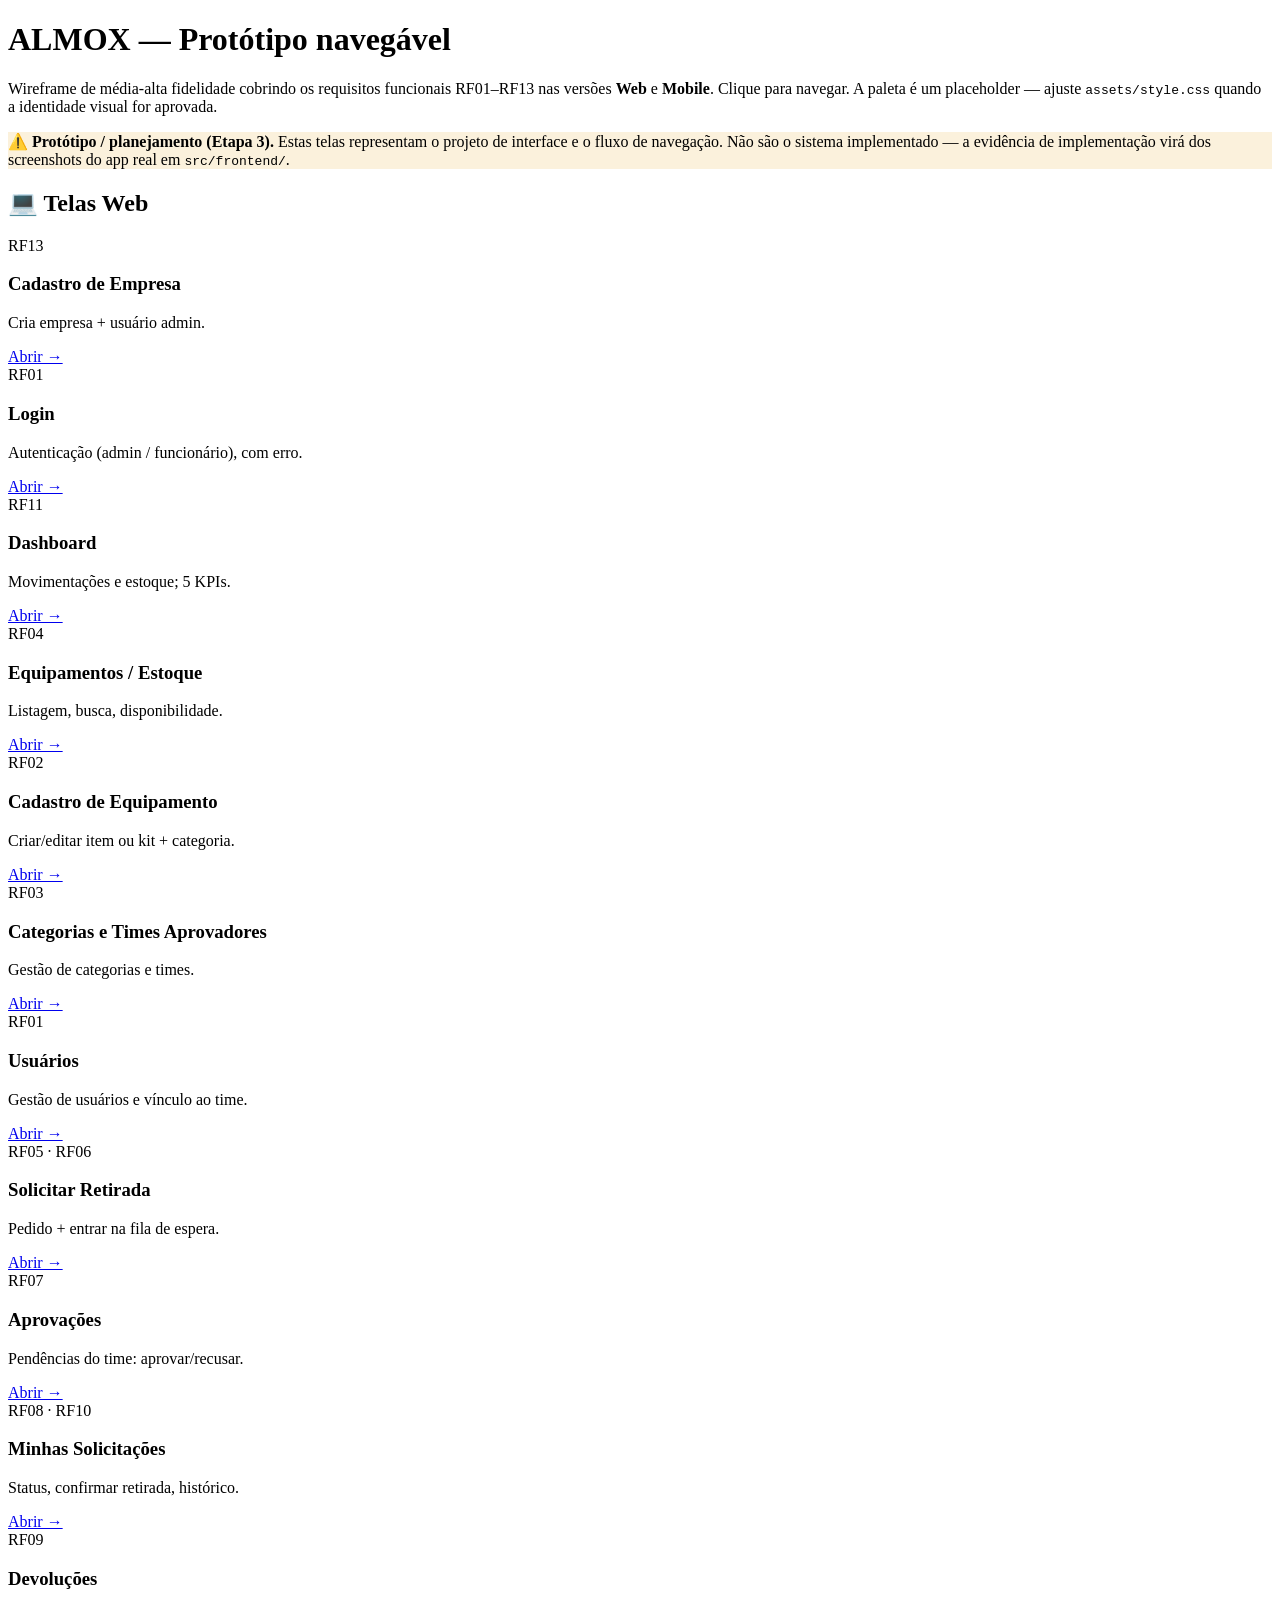
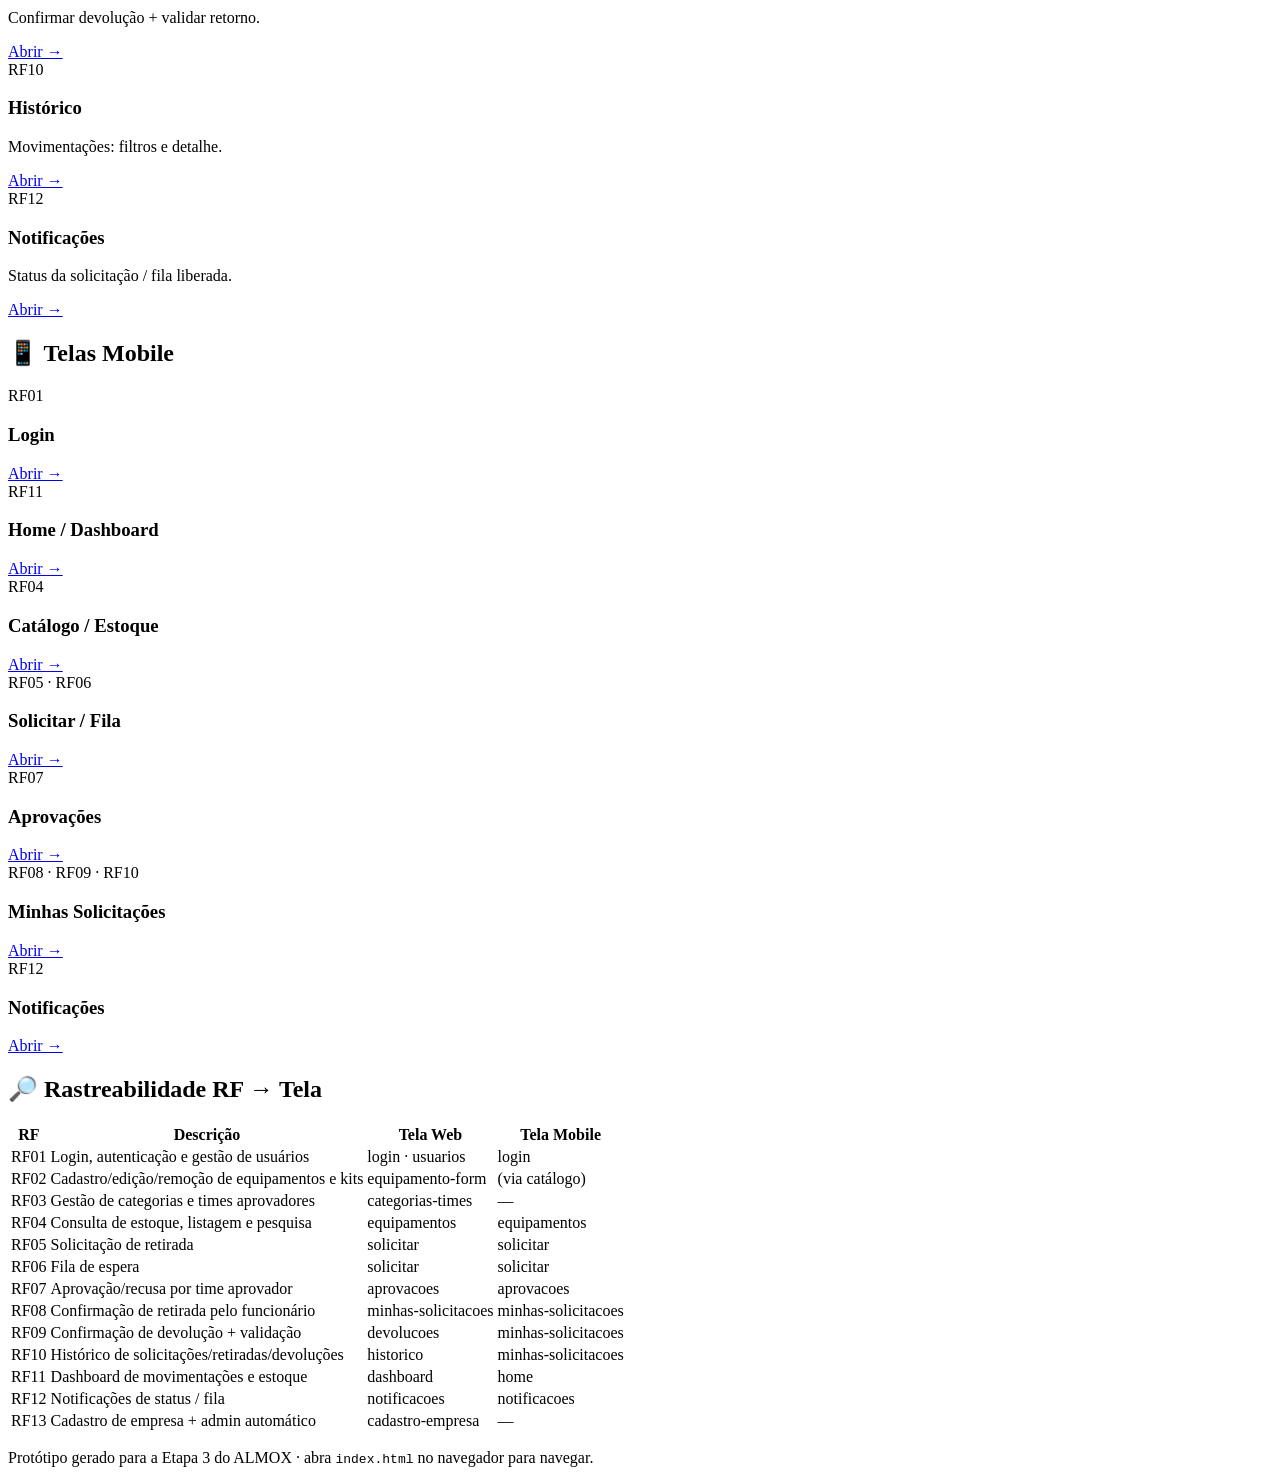
==== index.html @ 72dbb970 "fix: add html" ====
<!DOCTYPE html>
<html lang="pt-BR">
<head>
<meta charset="UTF-8">
<meta name="viewport" content="width=device-width, initial-scale=1.0">
<title>ALMOX — Protótipo navegável (Web + Mobile)</title>
<link rel="stylesheet" href="assets/style.css">
</head>
<body>
<div class="hub">
  <h1>ALMOX — Protótipo navegável</h1>
  <p class="muted">Wireframe de média-alta fidelidade cobrindo os requisitos funcionais RF01–RF13 nas versões <strong>Web</strong> e <strong>Mobile</strong>. Clique para navegar. A paleta é um placeholder — ajuste <code>assets/style.css</code> quando a identidade visual for aprovada.</p>

  <div class="card mt16" style="background:#fbf1dc;border-color:#e8d08a">
    <strong>⚠️ Protótipo / planejamento (Etapa 3).</strong> Estas telas representam o projeto de interface e o fluxo de navegação. Não são o sistema implementado — a evidência de implementação virá dos screenshots do app real em <code>src/frontend/</code>.
  </div>

  <h2 class="mt24">💻 Telas Web</h2>
  <div class="screens">
    <div class="screen-card"><div class="rf">RF13</div><h3>Cadastro de Empresa</h3><p class="muted small">Cria empresa + usuário admin.</p><div class="links"><a href="web/cadastro-empresa.html">Abrir →</a></div></div>
    <div class="screen-card"><div class="rf">RF01</div><h3>Login</h3><p class="muted small">Autenticação (admin / funcionário), com erro.</p><div class="links"><a href="web/login.html">Abrir →</a></div></div>
    <div class="screen-card"><div class="rf">RF11</div><h3>Dashboard</h3><p class="muted small">Movimentações e estoque; 5 KPIs.</p><div class="links"><a href="web/dashboard.html">Abrir →</a></div></div>
    <div class="screen-card"><div class="rf">RF04</div><h3>Equipamentos / Estoque</h3><p class="muted small">Listagem, busca, disponibilidade.</p><div class="links"><a href="web/equipamentos.html">Abrir →</a></div></div>
    <div class="screen-card"><div class="rf">RF02</div><h3>Cadastro de Equipamento</h3><p class="muted small">Criar/editar item ou kit + categoria.</p><div class="links"><a href="web/equipamento-form.html">Abrir →</a></div></div>
    <div class="screen-card"><div class="rf">RF03</div><h3>Categorias e Times Aprovadores</h3><p class="muted small">Gestão de categorias e times.</p><div class="links"><a href="web/categorias-times.html">Abrir →</a></div></div>
    <div class="screen-card"><div class="rf">RF01</div><h3>Usuários</h3><p class="muted small">Gestão de usuários e vínculo ao time.</p><div class="links"><a href="web/usuarios.html">Abrir →</a></div></div>
    <div class="screen-card"><div class="rf">RF05 · RF06</div><h3>Solicitar Retirada</h3><p class="muted small">Pedido + entrar na fila de espera.</p><div class="links"><a href="web/solicitar.html">Abrir →</a></div></div>
    <div class="screen-card"><div class="rf">RF07</div><h3>Aprovações</h3><p class="muted small">Pendências do time: aprovar/recusar.</p><div class="links"><a href="web/aprovacoes.html">Abrir →</a></div></div>
    <div class="screen-card"><div class="rf">RF08 · RF10</div><h3>Minhas Solicitações</h3><p class="muted small">Status, confirmar retirada, histórico.</p><div class="links"><a href="web/minhas-solicitacoes.html">Abrir →</a></div></div>
    <div class="screen-card"><div class="rf">RF09</div><h3>Devoluções</h3><p class="muted small">Confirmar devolução + validar retorno.</p><div class="links"><a href="web/devolucoes.html">Abrir →</a></div></div>
    <div class="screen-card"><div class="rf">RF10</div><h3>Histórico</h3><p class="muted small">Movimentações: filtros e detalhe.</p><div class="links"><a href="web/historico.html">Abrir →</a></div></div>
    <div class="screen-card"><div class="rf">RF12</div><h3>Notificações</h3><p class="muted small">Status da solicitação / fila liberada.</p><div class="links"><a href="web/notificacoes.html">Abrir →</a></div></div>
  </div>

  <h2 class="mt24">📱 Telas Mobile</h2>
  <div class="screens">
    <div class="screen-card"><div class="rf">RF01</div><h3>Login</h3><div class="links"><a href="mobile/login.html">Abrir →</a></div></div>
    <div class="screen-card"><div class="rf">RF11</div><h3>Home / Dashboard</h3><div class="links"><a href="mobile/home.html">Abrir →</a></div></div>
    <div class="screen-card"><div class="rf">RF04</div><h3>Catálogo / Estoque</h3><div class="links"><a href="mobile/equipamentos.html">Abrir →</a></div></div>
    <div class="screen-card"><div class="rf">RF05 · RF06</div><h3>Solicitar / Fila</h3><div class="links"><a href="mobile/solicitar.html">Abrir →</a></div></div>
    <div class="screen-card"><div class="rf">RF07</div><h3>Aprovações</h3><div class="links"><a href="mobile/aprovacoes.html">Abrir →</a></div></div>
    <div class="screen-card"><div class="rf">RF08 · RF09 · RF10</div><h3>Minhas Solicitações</h3><div class="links"><a href="mobile/minhas-solicitacoes.html">Abrir →</a></div></div>
    <div class="screen-card"><div class="rf">RF12</div><h3>Notificações</h3><div class="links"><a href="mobile/notificacoes.html">Abrir →</a></div></div>
  </div>

  <h2 class="mt24">🔎 Rastreabilidade RF → Tela</h2>
  <div class="card">
    <table>
      <thead><tr><th>RF</th><th>Descrição</th><th>Tela Web</th><th>Tela Mobile</th></tr></thead>
      <tbody>
        <tr><td>RF01</td><td>Login, autenticação e gestão de usuários</td><td>login · usuarios</td><td>login</td></tr>
        <tr><td>RF02</td><td>Cadastro/edição/remoção de equipamentos e kits</td><td>equipamento-form</td><td>(via catálogo)</td></tr>
        <tr><td>RF03</td><td>Gestão de categorias e times aprovadores</td><td>categorias-times</td><td>—</td></tr>
        <tr><td>RF04</td><td>Consulta de estoque, listagem e pesquisa</td><td>equipamentos</td><td>equipamentos</td></tr>
        <tr><td>RF05</td><td>Solicitação de retirada</td><td>solicitar</td><td>solicitar</td></tr>
        <tr><td>RF06</td><td>Fila de espera</td><td>solicitar</td><td>solicitar</td></tr>
        <tr><td>RF07</td><td>Aprovação/recusa por time aprovador</td><td>aprovacoes</td><td>aprovacoes</td></tr>
        <tr><td>RF08</td><td>Confirmação de retirada pelo funcionário</td><td>minhas-solicitacoes</td><td>minhas-solicitacoes</td></tr>
        <tr><td>RF09</td><td>Confirmação de devolução + validação</td><td>devolucoes</td><td>minhas-solicitacoes</td></tr>
        <tr><td>RF10</td><td>Histórico de solicitações/retiradas/devoluções</td><td>historico</td><td>minhas-solicitacoes</td></tr>
        <tr><td>RF11</td><td>Dashboard de movimentações e estoque</td><td>dashboard</td><td>home</td></tr>
        <tr><td>RF12</td><td>Notificações de status / fila</td><td>notificacoes</td><td>notificacoes</td></tr>
        <tr><td>RF13</td><td>Cadastro de empresa + admin automático</td><td>cadastro-empresa</td><td>—</td></tr>
      </tbody>
    </table>
  </div>
  <p class="muted small mt16">Protótipo gerado para a Etapa 3 do ALMOX · abra <code>index.html</code> no navegador para navegar.</p>
</div>
</body>
</html>
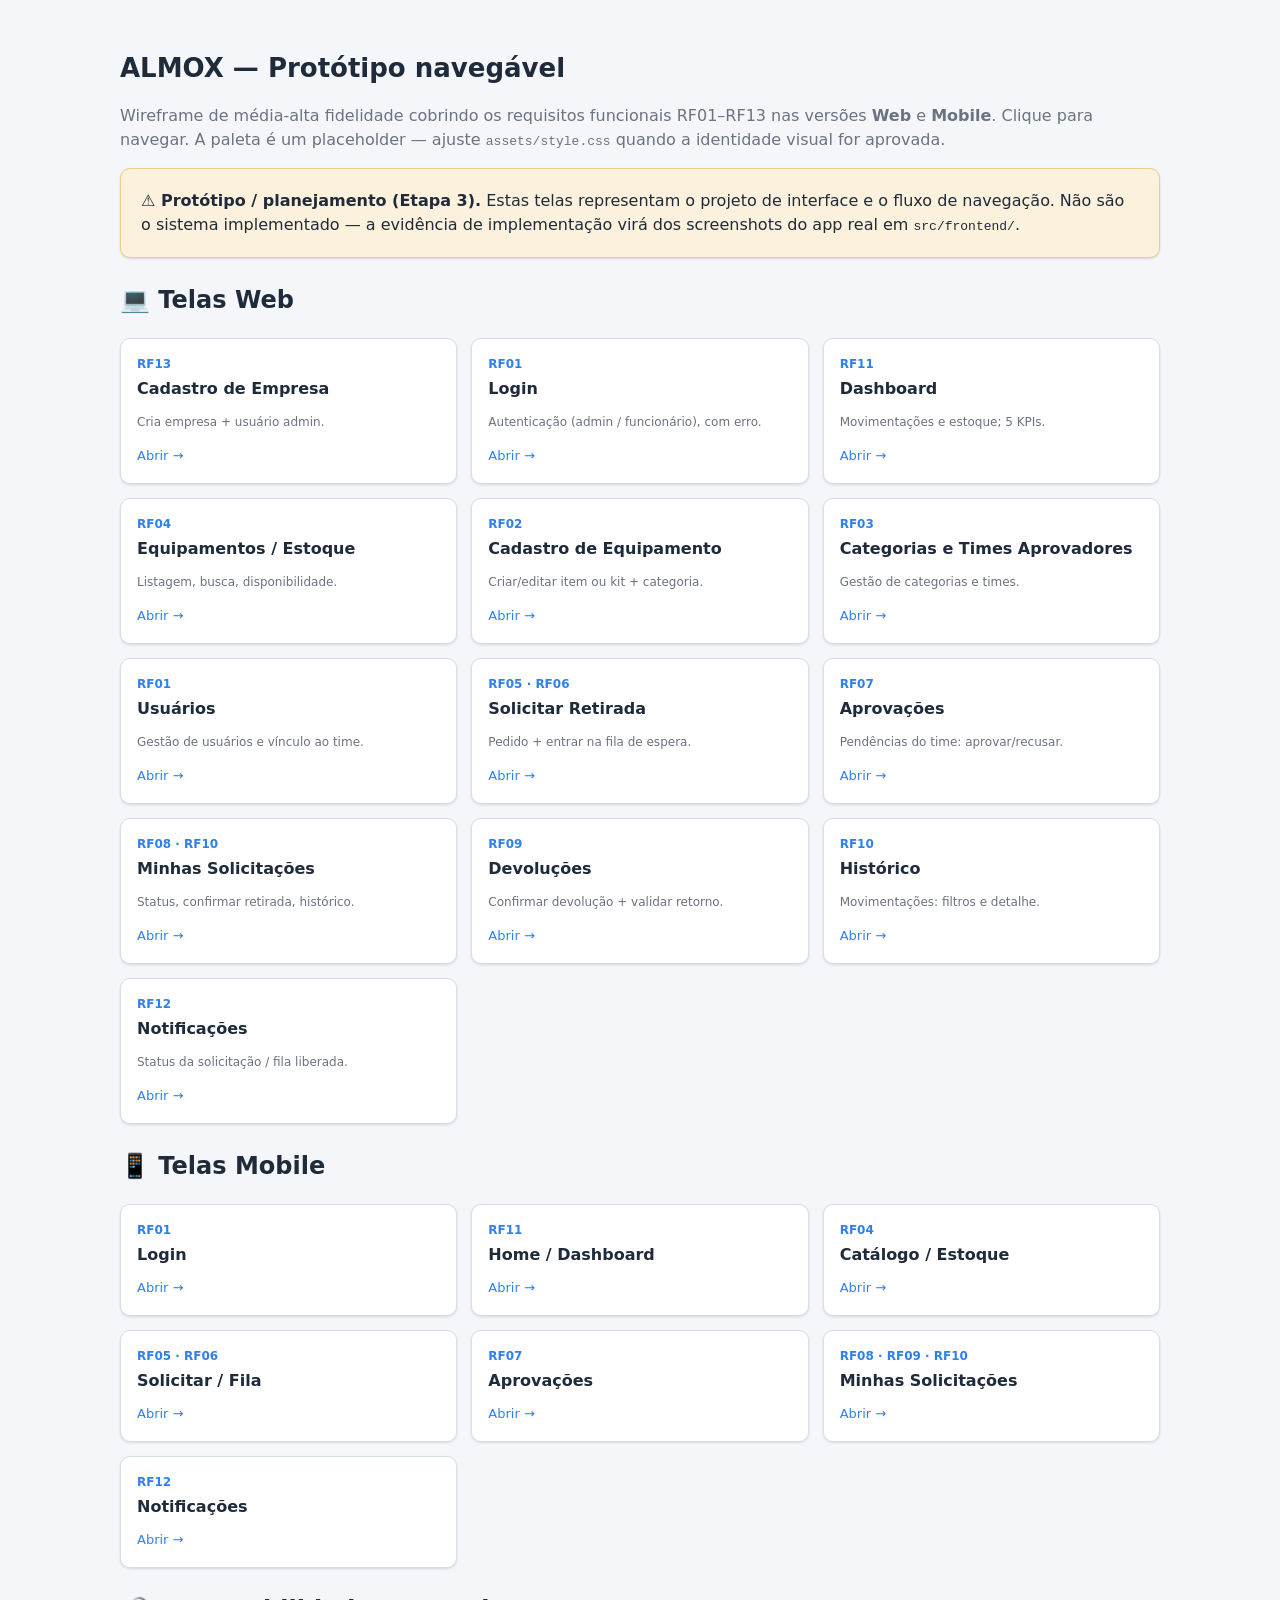
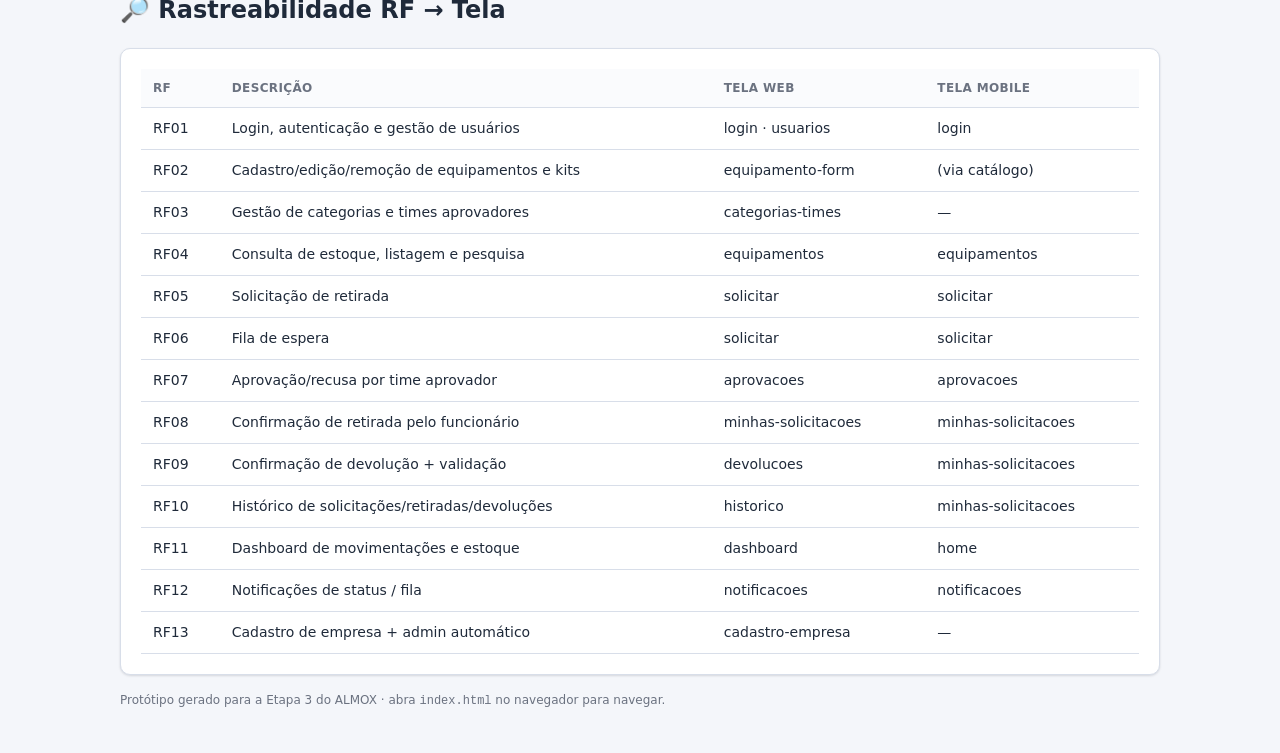
==== commit 50e12bd6: "fix: adjust UI" ====
--- a/index.html
+++ b/index.html
@@ -17,30 +17,30 @@
 
   <h2 class="mt24">💻 Telas Web</h2>
   <div class="screens">
-    <div class="screen-card"><div class="rf">RF13</div><h3>Cadastro de Empresa</h3><p class="muted small">Cria empresa + usuário admin.</p><div class="links"><a href="web/cadastro-empresa.html">Abrir →</a></div></div>
-    <div class="screen-card"><div class="rf">RF01</div><h3>Login</h3><p class="muted small">Autenticação (admin / funcionário), com erro.</p><div class="links"><a href="web/login.html">Abrir →</a></div></div>
-    <div class="screen-card"><div class="rf">RF11</div><h3>Dashboard</h3><p class="muted small">Movimentações e estoque; 5 KPIs.</p><div class="links"><a href="web/dashboard.html">Abrir →</a></div></div>
-    <div class="screen-card"><div class="rf">RF04</div><h3>Equipamentos / Estoque</h3><p class="muted small">Listagem, busca, disponibilidade.</p><div class="links"><a href="web/equipamentos.html">Abrir →</a></div></div>
-    <div class="screen-card"><div class="rf">RF02</div><h3>Cadastro de Equipamento</h3><p class="muted small">Criar/editar item ou kit + categoria.</p><div class="links"><a href="web/equipamento-form.html">Abrir →</a></div></div>
-    <div class="screen-card"><div class="rf">RF03</div><h3>Categorias e Times Aprovadores</h3><p class="muted small">Gestão de categorias e times.</p><div class="links"><a href="web/categorias-times.html">Abrir →</a></div></div>
-    <div class="screen-card"><div class="rf">RF01</div><h3>Usuários</h3><p class="muted small">Gestão de usuários e vínculo ao time.</p><div class="links"><a href="web/usuarios.html">Abrir →</a></div></div>
-    <div class="screen-card"><div class="rf">RF05 · RF06</div><h3>Solicitar Retirada</h3><p class="muted small">Pedido + entrar na fila de espera.</p><div class="links"><a href="web/solicitar.html">Abrir →</a></div></div>
-    <div class="screen-card"><div class="rf">RF07</div><h3>Aprovações</h3><p class="muted small">Pendências do time: aprovar/recusar.</p><div class="links"><a href="web/aprovacoes.html">Abrir →</a></div></div>
-    <div class="screen-card"><div class="rf">RF08 · RF10</div><h3>Minhas Solicitações</h3><p class="muted small">Status, confirmar retirada, histórico.</p><div class="links"><a href="web/minhas-solicitacoes.html">Abrir →</a></div></div>
-    <div class="screen-card"><div class="rf">RF09</div><h3>Devoluções</h3><p class="muted small">Confirmar devolução + validar retorno.</p><div class="links"><a href="web/devolucoes.html">Abrir →</a></div></div>
-    <div class="screen-card"><div class="rf">RF10</div><h3>Histórico</h3><p class="muted small">Movimentações: filtros e detalhe.</p><div class="links"><a href="web/historico.html">Abrir →</a></div></div>
-    <div class="screen-card"><div class="rf">RF12</div><h3>Notificações</h3><p class="muted small">Status da solicitação / fila liberada.</p><div class="links"><a href="web/notificacoes.html">Abrir →</a></div></div>
+    <div class="screen-card"><div class="rf">RF13</div><h3>Cadastro de Empresa</h3><p class="muted small">Cria empresa + usuário admin.</p><div class="links"><a href="cadastro-empresa.html">Abrir →</a></div></div>
+    <div class="screen-card"><div class="rf">RF01</div><h3>Login</h3><p class="muted small">Autenticação (admin / funcionário), com erro.</p><div class="links"><a href="login.html">Abrir →</a></div></div>
+    <div class="screen-card"><div class="rf">RF11</div><h3>Dashboard</h3><p class="muted small">Movimentações e estoque; 5 KPIs.</p><div class="links"><a href="dashboard.html">Abrir →</a></div></div>
+    <div class="screen-card"><div class="rf">RF04</div><h3>Equipamentos / Estoque</h3><p class="muted small">Listagem, busca, disponibilidade.</p><div class="links"><a href="equipamentos.html">Abrir →</a></div></div>
+    <div class="screen-card"><div class="rf">RF02</div><h3>Cadastro de Equipamento</h3><p class="muted small">Criar/editar item ou kit + categoria.</p><div class="links"><a href="equipamento-form.html">Abrir →</a></div></div>
+    <div class="screen-card"><div class="rf">RF03</div><h3>Categorias e Times Aprovadores</h3><p class="muted small">Gestão de categorias e times.</p><div class="links"><a href="categorias-times.html">Abrir →</a></div></div>
+    <div class="screen-card"><div class="rf">RF01</div><h3>Usuários</h3><p class="muted small">Gestão de usuários e vínculo ao time.</p><div class="links"><a href="usuarios.html">Abrir →</a></div></div>
+    <div class="screen-card"><div class="rf">RF05 · RF06</div><h3>Solicitar Retirada</h3><p class="muted small">Pedido + entrar na fila de espera.</p><div class="links"><a href="solicitar.html">Abrir →</a></div></div>
+    <div class="screen-card"><div class="rf">RF07</div><h3>Aprovações</h3><p class="muted small">Pendências do time: aprovar/recusar.</p><div class="links"><a href="aprovacoes.html">Abrir →</a></div></div>
+    <div class="screen-card"><div class="rf">RF08 · RF10</div><h3>Minhas Solicitações</h3><p class="muted small">Status, confirmar retirada, histórico.</p><div class="links"><a href="minhas-solicitacoes.html">Abrir →</a></div></div>
+    <div class="screen-card"><div class="rf">RF09</div><h3>Devoluções</h3><p class="muted small">Confirmar devolução + validar retorno.</p><div class="links"><a href="devolucoes.html">Abrir →</a></div></div>
+    <div class="screen-card"><div class="rf">RF10</div><h3>Histórico</h3><p class="muted small">Movimentações: filtros e detalhe.</p><div class="links"><a href="historico.html">Abrir →</a></div></div>
+    <div class="screen-card"><div class="rf">RF12</div><h3>Notificações</h3><p class="muted small">Status da solicitação / fila liberada.</p><div class="links"><a href="notificacoes.html">Abrir →</a></div></div>
   </div>
 
   <h2 class="mt24">📱 Telas Mobile</h2>
   <div class="screens">
-    <div class="screen-card"><div class="rf">RF01</div><h3>Login</h3><div class="links"><a href="mobile/login.html">Abrir →</a></div></div>
-    <div class="screen-card"><div class="rf">RF11</div><h3>Home / Dashboard</h3><div class="links"><a href="mobile/home.html">Abrir →</a></div></div>
-    <div class="screen-card"><div class="rf">RF04</div><h3>Catálogo / Estoque</h3><div class="links"><a href="mobile/equipamentos.html">Abrir →</a></div></div>
-    <div class="screen-card"><div class="rf">RF05 · RF06</div><h3>Solicitar / Fila</h3><div class="links"><a href="mobile/solicitar.html">Abrir →</a></div></div>
-    <div class="screen-card"><div class="rf">RF07</div><h3>Aprovações</h3><div class="links"><a href="mobile/aprovacoes.html">Abrir →</a></div></div>
-    <div class="screen-card"><div class="rf">RF08 · RF09 · RF10</div><h3>Minhas Solicitações</h3><div class="links"><a href="mobile/minhas-solicitacoes.html">Abrir →</a></div></div>
-    <div class="screen-card"><div class="rf">RF12</div><h3>Notificações</h3><div class="links"><a href="mobile/notificacoes.html">Abrir →</a></div></div>
+    <div class="screen-card"><div class="rf">RF01</div><h3>Login</h3><div class="links"><a href="login.html">Abrir →</a></div></div>
+    <div class="screen-card"><div class="rf">RF11</div><h3>Home / Dashboard</h3><div class="links"><a href="dashboard.html">Abrir →</a></div></div>
+    <div class="screen-card"><div class="rf">RF04</div><h3>Catálogo / Estoque</h3><div class="links"><a href="equipamentos.html">Abrir →</a></div></div>
+    <div class="screen-card"><div class="rf">RF05 · RF06</div><h3>Solicitar / Fila</h3><div class="links"><a href="solicitar.html">Abrir →</a></div></div>
+    <div class="screen-card"><div class="rf">RF07</div><h3>Aprovações</h3><div class="links"><a href="aprovacoes.html">Abrir →</a></div></div>
+    <div class="screen-card"><div class="rf">RF08 · RF09 · RF10</div><h3>Minhas Solicitações</h3><div class="links"><a href="minhas-solicitacoes.html">Abrir →</a></div></div>
+    <div class="screen-card"><div class="rf">RF12</div><h3>Notificações</h3><div class="links"><a href="notificacoes.html">Abrir →</a></div></div>
   </div>
 
   <h2 class="mt24">🔎 Rastreabilidade RF → Tela</h2>
--- a/assets/style.css
+++ b/assets/style.css
@@ -0,0 +1,173 @@
+/* ==========================================================================
+   ALMOX — Protótipo navegável (Web + Mobile)
+   Wireframe de média-alta fidelidade. Paleta neutra proposital (placeholder):
+   ajuste as variáveis abaixo quando a identidade visual for aprovada.
+   ========================================================================== */
+
+:root {
+  --primary: #1b2a47;
+  --primary-600: #243a63;
+  --primary-100: #e7ecf5;
+  --accent: #2f80ed;
+  --ok: #1e9e6a;
+  --ok-bg: #e4f5ee;
+  --warn: #c7820b;
+  --warn-bg: #fbf1dc;
+  --danger: #c0392b;
+  --danger-bg: #fbe9e7;
+  --muted: #6b7280;
+  --line: #d8dee9;
+  --bg: #f4f6fa;
+  --card: #ffffff;
+  --text: #1f2a3a;
+  --radius: 10px;
+  --shadow: 0 1px 3px rgba(16, 24, 40, .08), 0 1px 2px rgba(16, 24, 40, .06);
+  --font: "Segoe UI", Inter, system-ui, -apple-system, Roboto, Arial, sans-serif;
+}
+
+* { box-sizing: border-box; }
+
+body {
+  margin: 0;
+  font-family: var(--font);
+  color: var(--text);
+  background: var(--bg);
+  line-height: 1.5;
+}
+
+a { color: var(--accent); text-decoration: none; }
+a:hover { text-decoration: underline; }
+
+/* ---- Utilitários ---- */
+.muted { color: var(--muted); }
+.small { font-size: 12px; }
+.row { display: flex; gap: 12px; }
+.row.wrap { flex-wrap: wrap; }
+.spread { justify-content: space-between; align-items: center; }
+.center { align-items: center; }
+.grow { flex: 1; }
+.mt8 { margin-top: 8px; } .mt16 { margin-top: 16px; } .mt24 { margin-top: 24px; }
+.mb0 { margin-bottom: 0; }
+
+/* ---- Badges / status ---- */
+.badge { display: inline-block; padding: 2px 10px; border-radius: 999px; font-size: 12px; font-weight: 600; }
+.badge.ok { background: var(--ok-bg); color: var(--ok); }
+.badge.warn { background: var(--warn-bg); color: var(--warn); }
+.badge.danger { background: var(--danger-bg); color: var(--danger); }
+.badge.info { background: var(--primary-100); color: var(--primary-600); }
+
+/* ---- Botões ---- */
+.btn {
+  display: inline-flex; align-items: center; gap: 6px;
+  border: 1px solid var(--primary); background: var(--primary); color: #fff;
+  padding: 9px 16px; border-radius: 8px; font-size: 14px; font-weight: 600;
+  cursor: pointer; text-decoration: none;
+}
+.btn:hover { background: var(--primary-600); text-decoration: none; }
+.btn.secondary { background: #fff; color: var(--primary); }
+.btn.secondary:hover { background: var(--primary-100); }
+.btn.ghost { background: transparent; border-color: var(--line); color: var(--text); }
+.btn.danger { background: var(--danger); border-color: var(--danger); }
+.btn.sm { padding: 5px 10px; font-size: 12px; }
+
+/* ---- Inputs ---- */
+label { display: block; font-size: 13px; font-weight: 600; margin-bottom: 4px; }
+.field { margin-bottom: 14px; }
+input, select, textarea {
+  width: 100%; padding: 9px 11px; border: 1px solid var(--line);
+  border-radius: 8px; font-size: 14px; font-family: inherit; background: #fff;
+}
+input:focus, select:focus, textarea:focus { outline: 2px solid var(--accent); border-color: var(--accent); }
+.hint { font-size: 12px; color: var(--muted); margin-top: 4px; }
+.err { font-size: 12px; color: var(--danger); margin-top: 4px; }
+
+/* ---- Cards ---- */
+.card { background: var(--card); border: 1px solid var(--line); border-radius: var(--radius); box-shadow: var(--shadow); padding: 20px; }
+.card h3 { margin: 0 0 4px; }
+.kpi { display: flex; flex-direction: column; gap: 2px; }
+.kpi .val { font-size: 28px; font-weight: 700; color: var(--primary); }
+.kpi .lbl { font-size: 13px; color: var(--muted); }
+
+/* ---- Tabelas ---- */
+table { width: 100%; border-collapse: collapse; font-size: 14px; }
+th, td { text-align: left; padding: 10px 12px; border-bottom: 1px solid var(--line); }
+th { font-size: 12px; text-transform: uppercase; letter-spacing: .03em; color: var(--muted); background: #fafbfd; }
+tr:hover td { background: #fafbfd; }
+
+/* ---- Estados (empty / loading / error) ---- */
+.state { text-align: center; padding: 40px 20px; color: var(--muted); border: 1px dashed var(--line); border-radius: var(--radius); }
+.skeleton { background: linear-gradient(90deg, #eef1f6 25%, #e2e7f0 37%, #eef1f6 63%); background-size: 400% 100%; height: 14px; border-radius: 4px; animation: sk 1.4s ease infinite; }
+@keyframes sk { 0% { background-position: 100% 50%; } 100% { background-position: 0 50%; } }
+
+/* =========================================================================
+   LAYOUT WEB (desktop)
+   ========================================================================= */
+.web .shell { display: grid; grid-template-columns: 240px 1fr; min-height: 100vh; }
+.web .sidebar { background: var(--primary); color: #cdd7ea; padding: 18px 12px; }
+.web .sidebar .brand { color: #fff; font-weight: 700; font-size: 18px; padding: 6px 10px 16px; }
+.web .sidebar a { display: block; color: #cdd7ea; padding: 9px 12px; border-radius: 8px; font-size: 14px; margin-bottom: 2px; }
+.web .sidebar a:hover { background: var(--primary-600); color: #fff; text-decoration: none; }
+.web .sidebar a.active { background: var(--accent); color: #fff; }
+.web .sidebar .group { font-size: 11px; text-transform: uppercase; letter-spacing: .05em; color: #8aa0c7; padding: 14px 12px 4px; }
+.web .main { display: flex; flex-direction: column; }
+.web .topbar { height: 60px; background: #fff; border-bottom: 1px solid var(--line); display: flex; align-items: center; justify-content: space-between; padding: 0 24px; }
+.web .topbar .search { width: 360px; }
+.web .avatar { width: 34px; height: 34px; border-radius: 50%; background: var(--primary-100); color: var(--primary); display: flex; align-items: center; justify-content: center; font-weight: 700; font-size: 13px; }
+.web .content { padding: 24px; max-width: 1100px; }
+.web .pagehead { margin-bottom: 18px; }
+.web .pagehead h1 { margin: 0; font-size: 22px; }
+.web .pagehead p { margin: 4px 0 0; color: var(--muted); font-size: 14px; }
+.web .grid { display: grid; gap: 16px; }
+.web .grid.c4 { grid-template-columns: repeat(4, 1fr); }
+.web .grid.c3 { grid-template-columns: repeat(3, 1fr); }
+.web .grid.c2 { grid-template-columns: repeat(2, 1fr); }
+
+/* RF / tag de rastreabilidade */
+.rf-tag { position: fixed; bottom: 12px; right: 12px; background: #111827; color: #fff; font-size: 12px; padding: 6px 12px; border-radius: 999px; opacity: .85; z-index: 50; }
+
+/* centralizador para telas públicas (login/cadastro) */
+.auth-wrap { min-height: 100vh; display: flex; align-items: center; justify-content: center; padding: 24px; background: linear-gradient(135deg, var(--primary), var(--primary-600)); }
+.auth-card { width: 100%; max-width: 420px; background: #fff; border-radius: 14px; padding: 32px; box-shadow: 0 10px 40px rgba(0,0,0,.25); }
+.auth-card .brand { font-size: 22px; font-weight: 800; color: var(--primary); text-align: center; margin-bottom: 4px; }
+
+/* =========================================================================
+   LAYOUT MOBILE (phone frame)
+   ========================================================================= */
+.mobile { background: #334; display: flex; align-items: flex-start; justify-content: center; padding: 24px 12px; min-height: 100vh; }
+.phone { width: 390px; max-width: 100%; height: 820px; background: var(--bg); border-radius: 36px; border: 10px solid #0b1220; box-shadow: 0 20px 60px rgba(0,0,0,.4); overflow: hidden; position: relative; display: flex; flex-direction: column; }
+.phone .notch { height: 26px; background: #0b1220; border-bottom-left-radius: 16px; border-bottom-right-radius: 16px; width: 160px; margin: 0 auto; }
+.phone .statusbar { height: 34px; display: flex; align-items: center; justify-content: space-between; padding: 0 18px; font-size: 12px; font-weight: 600; color: var(--text); }
+.phone .appbar { background: var(--primary); color: #fff; padding: 12px 16px; display: flex; align-items: center; gap: 10px; font-weight: 600; }
+.phone .appbar .icon { font-size: 18px; }
+.phone .screen { flex: 1; overflow-y: auto; padding: 14px; }
+.phone .tabbar { display: flex; border-top: 1px solid var(--line); background: #fff; }
+.phone .tabbar a { flex: 1; text-align: center; padding: 10px 2px 12px; font-size: 11px; color: var(--muted); }
+.phone .tabbar a .ic { display: block; font-size: 18px; margin-bottom: 2px; }
+.phone .tabbar a.active { color: var(--accent); font-weight: 700; }
+.phone .m-card { background: #fff; border: 1px solid var(--line); border-radius: 12px; padding: 14px; margin-bottom: 10px; box-shadow: var(--shadow); }
+.phone .list-item { background: #fff; border: 1px solid var(--line); border-radius: 12px; padding: 12px; margin-bottom: 8px; display: flex; justify-content: space-between; align-items: center; }
+.phone .fab { position: absolute; right: 18px; bottom: 76px; width: 54px; height: 54px; border-radius: 50%; background: var(--accent); color: #fff; display: flex; align-items: center; justify-content: center; font-size: 26px; box-shadow: 0 6px 16px rgba(47,128,237,.5); }
+.phone h2 { font-size: 17px; margin: 2px 0 10px; }
+
+/* hub */
+.hub { max-width: 1080px; margin: 0 auto; padding: 32px 20px; }
+.hub h1 { font-size: 26px; margin-bottom: 4px; }
+.hub .screens { display: grid; grid-template-columns: repeat(auto-fill, minmax(260px, 1fr)); gap: 14px; margin-top: 18px; }
+.hub .screen-card { background: #fff; border: 1px solid var(--line); border-radius: 10px; padding: 16px; box-shadow: var(--shadow); }
+.hub .screen-card .rf { font-size: 12px; color: var(--accent); font-weight: 700; }
+.hub .screen-card h3 { margin: 4px 0 8px; font-size: 16px; }
+.hub .screen-card .links a { margin-right: 10px; font-size: 13px; }
+.hub .tablist { display: inline-flex; background: #fff; border: 1px solid var(--line); border-radius: 999px; padding: 4px; margin-top: 10px; }
+
+/* Selo de referência ao fluxo BPMN que a tela implementa (rastreabilidade Etapa 3) */
+.bpmn-ref {
+  display: inline-block;
+  margin: 0 0 14px;
+  padding: 6px 12px;
+  background: var(--primary-100);
+  border: 1px solid var(--line);
+  border-radius: 999px;
+  font-size: 12px;
+  color: var(--primary);
+}
+.bpmn-ref a { color: var(--primary); font-weight: 600; }
